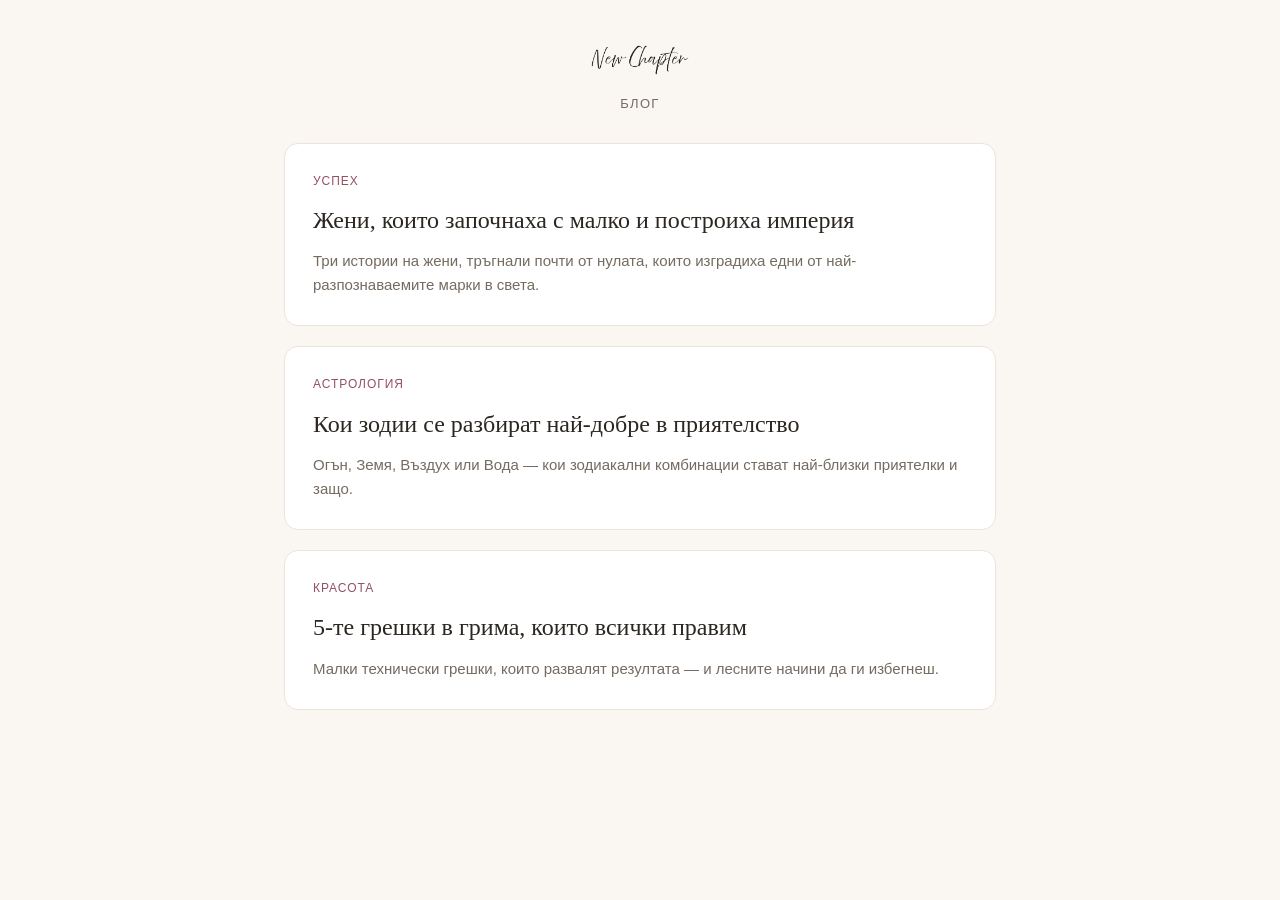
==== blog/index.html @ 9a86ff7b "Add a public blog section with 3 launch articles New /blog/ area, deliberately separate from the pri" ====
<!doctype html>
<html lang="bg">
<head>
<meta charset="UTF-8">
<meta name="viewport" content="width=device-width, initial-scale=1.0">
<title>Блог — New Chapter</title>
<meta name="description" content="Статии за жени — зодии, красота, истории на успяли жени и още.">
<link rel="stylesheet" href="../assets/css/blog.css">
</head>
<body>
  <header class="site-header">
    <img class="brand-logo" src="../assets/img/logo.png" alt="New Chapter">
    <div class="tagline">Блог</div>
  </header>

  <main class="wrap">
    <div class="post-grid">
      <a class="post-card" href="zheni-koito-zapochnaha-s-malko-i-uspyaha/">
        <div class="eyebrow">Успех</div>
        <h2>Жени, които започнаха с малко и построиха империя</h2>
        <p>Три истории на жени, тръгнали почти от нулата, които изградиха едни от най-разпознаваемите марки в света.</p>
      </a>

      <a class="post-card" href="zodiakalna-suvmestimost-priqtelstvo/">
        <div class="eyebrow">Астрология</div>
        <h2>Кои зодии се разбират най-добре в приятелство</h2>
        <p>Огън, Земя, Въздух или Вода — кои зодиакални комбинации стават най-близки приятелки и защо.</p>
      </a>

      <a class="post-card" href="greshki-v-grima-koito-vsichki-pravim/">
        <div class="eyebrow">Красота</div>
        <h2>5-те грешки в грима, които всички правим</h2>
        <p>Малки технически грешки, които развалят резултата — и лесните начини да ги избегнеш.</p>
      </a>
    </div>
  </main>
</body>
</html>
---- assets/css/blog.css ----
/* NewChapterBox — Blog / magazine styles.
   Deliberately separate from style.css (the ritual pages): the blog is public,
   indexable, and not tied to any single box's theme. */

:root {
  --font-display: Georgia, 'Iowan Old Style', 'Palatino Linotype', serif;
  --font-body: -apple-system, BlinkMacSystemFont, 'Segoe UI', Roboto, sans-serif;
  --bg: #FAF7F2;
  --ink: #2B2620;
  --ink-soft: #756B60;
  --accent: #B5657A;
  --accent-strong: #954F62;
  --card-bg: #ffffff;
  --border: #ECE4DA;
}

* { box-sizing: border-box; }

html, body {
  margin: 0;
  padding: 0;
}

body {
  background: var(--bg);
  color: var(--ink);
  font-family: var(--font-body);
  line-height: 1.6;
}

a { color: inherit; }

.site-header {
  display: flex;
  flex-direction: column;
  align-items: center;
  padding: 40px 24px 28px;
  text-align: center;
}

.site-header .brand-logo {
  height: 40px;
  width: auto;
  opacity: 0.9;
  margin-bottom: 14px;
}

.site-header .tagline {
  font-size: 13px;
  letter-spacing: 0.1em;
  text-transform: uppercase;
  color: var(--ink-soft);
}

.wrap {
  max-width: 760px;
  margin: 0 auto;
  padding: 0 24px 80px;
}

/* ---- Blog index ---- */
.post-grid {
  display: flex;
  flex-direction: column;
  gap: 20px;
}

.post-card {
  display: block;
  background: var(--card-bg);
  border: 1px solid var(--border);
  border-radius: 14px;
  padding: 28px;
  text-decoration: none;
  transition: border-color 0.2s ease, transform 0.2s ease;
}

.post-card:hover {
  border-color: var(--accent);
  transform: translateY(-2px);
}

.post-card .eyebrow {
  font-size: 12px;
  letter-spacing: 0.08em;
  text-transform: uppercase;
  color: var(--accent-strong);
  margin-bottom: 10px;
}

.post-card h2 {
  font-family: var(--font-display);
  font-size: 24px;
  font-weight: 400;
  margin: 0 0 10px;
  color: var(--ink);
}

.post-card p {
  margin: 0;
  color: var(--ink-soft);
  font-size: 15px;
}

/* ---- Single article ---- */
.article {
  max-width: 640px;
  margin: 0 auto;
}

.article .eyebrow {
  font-size: 12px;
  letter-spacing: 0.08em;
  text-transform: uppercase;
  color: var(--accent-strong);
  text-align: center;
  margin-bottom: 14px;
}

.article h1 {
  font-family: var(--font-display);
  font-size: 34px;
  font-weight: 400;
  line-height: 1.25;
  text-align: center;
  margin: 0 0 28px;
}

.article p {
  font-size: 17px;
  margin: 0 0 20px;
}

.article h2 {
  font-family: var(--font-display);
  font-size: 22px;
  font-weight: 400;
  margin: 36px 0 14px;
  color: var(--accent-strong);
}

.article ul {
  padding-left: 20px;
  margin: 0 0 20px;
}

.article li {
  margin-bottom: 8px;
}

.back-link {
  display: inline-block;
  margin: 40px auto 0;
  font-size: 14px;
  color: var(--ink-soft);
  text-decoration: none;
  border-bottom: 1px solid var(--border);
}

.back-link:hover { color: var(--accent-strong); border-color: var(--accent); }

.back-link-wrap { text-align: center; }

@media (max-width: 480px) {
  .article h1 { font-size: 27px; }
  .article p { font-size: 16px; }
  .post-card { padding: 22px; }
}
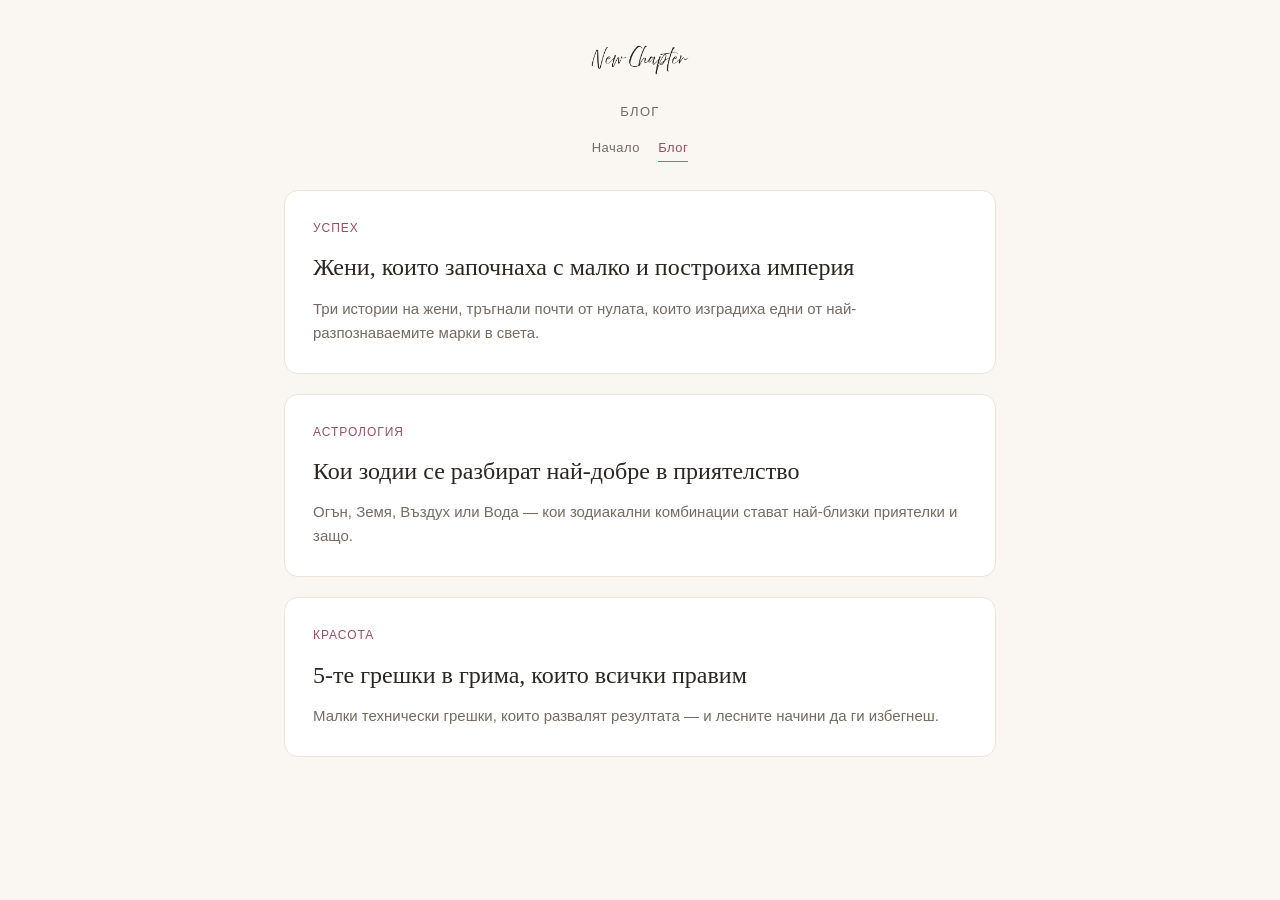
==== commit 926e633b: "Turn index.html into a real public homepage, add site nav The old index.html was an internal dev-onl" ====
--- a/blog/index.html
+++ b/blog/index.html
@@ -9,8 +9,12 @@
 </head>
 <body>
   <header class="site-header">
-    <img class="brand-logo" src="../assets/img/logo.png" alt="New Chapter">
+    <a href="../"><img class="brand-logo" src="../assets/img/logo.png" alt="New Chapter"></a>
     <div class="tagline">Блог</div>
+    <nav class="site-nav">
+      <a href="../">Начало</a>
+      <a href="./" class="is-active">Блог</a>
+    </nav>
   </header>
 
   <main class="wrap">
--- a/assets/css/blog.css
+++ b/assets/css/blog.css
@@ -50,6 +50,28 @@
   letter-spacing: 0.1em;
   text-transform: uppercase;
   color: var(--ink-soft);
+}
+
+.site-nav {
+  display: flex;
+  align-items: center;
+  gap: 18px;
+  margin-top: 16px;
+}
+
+.site-nav a {
+  font-size: 13px;
+  letter-spacing: 0.04em;
+  color: var(--ink-soft);
+  text-decoration: none;
+  padding-bottom: 2px;
+  border-bottom: 1px solid transparent;
+}
+
+.site-nav a:hover,
+.site-nav a.is-active {
+  color: var(--accent-strong);
+  border-bottom-color: var(--accent);
 }
 
 .wrap {
